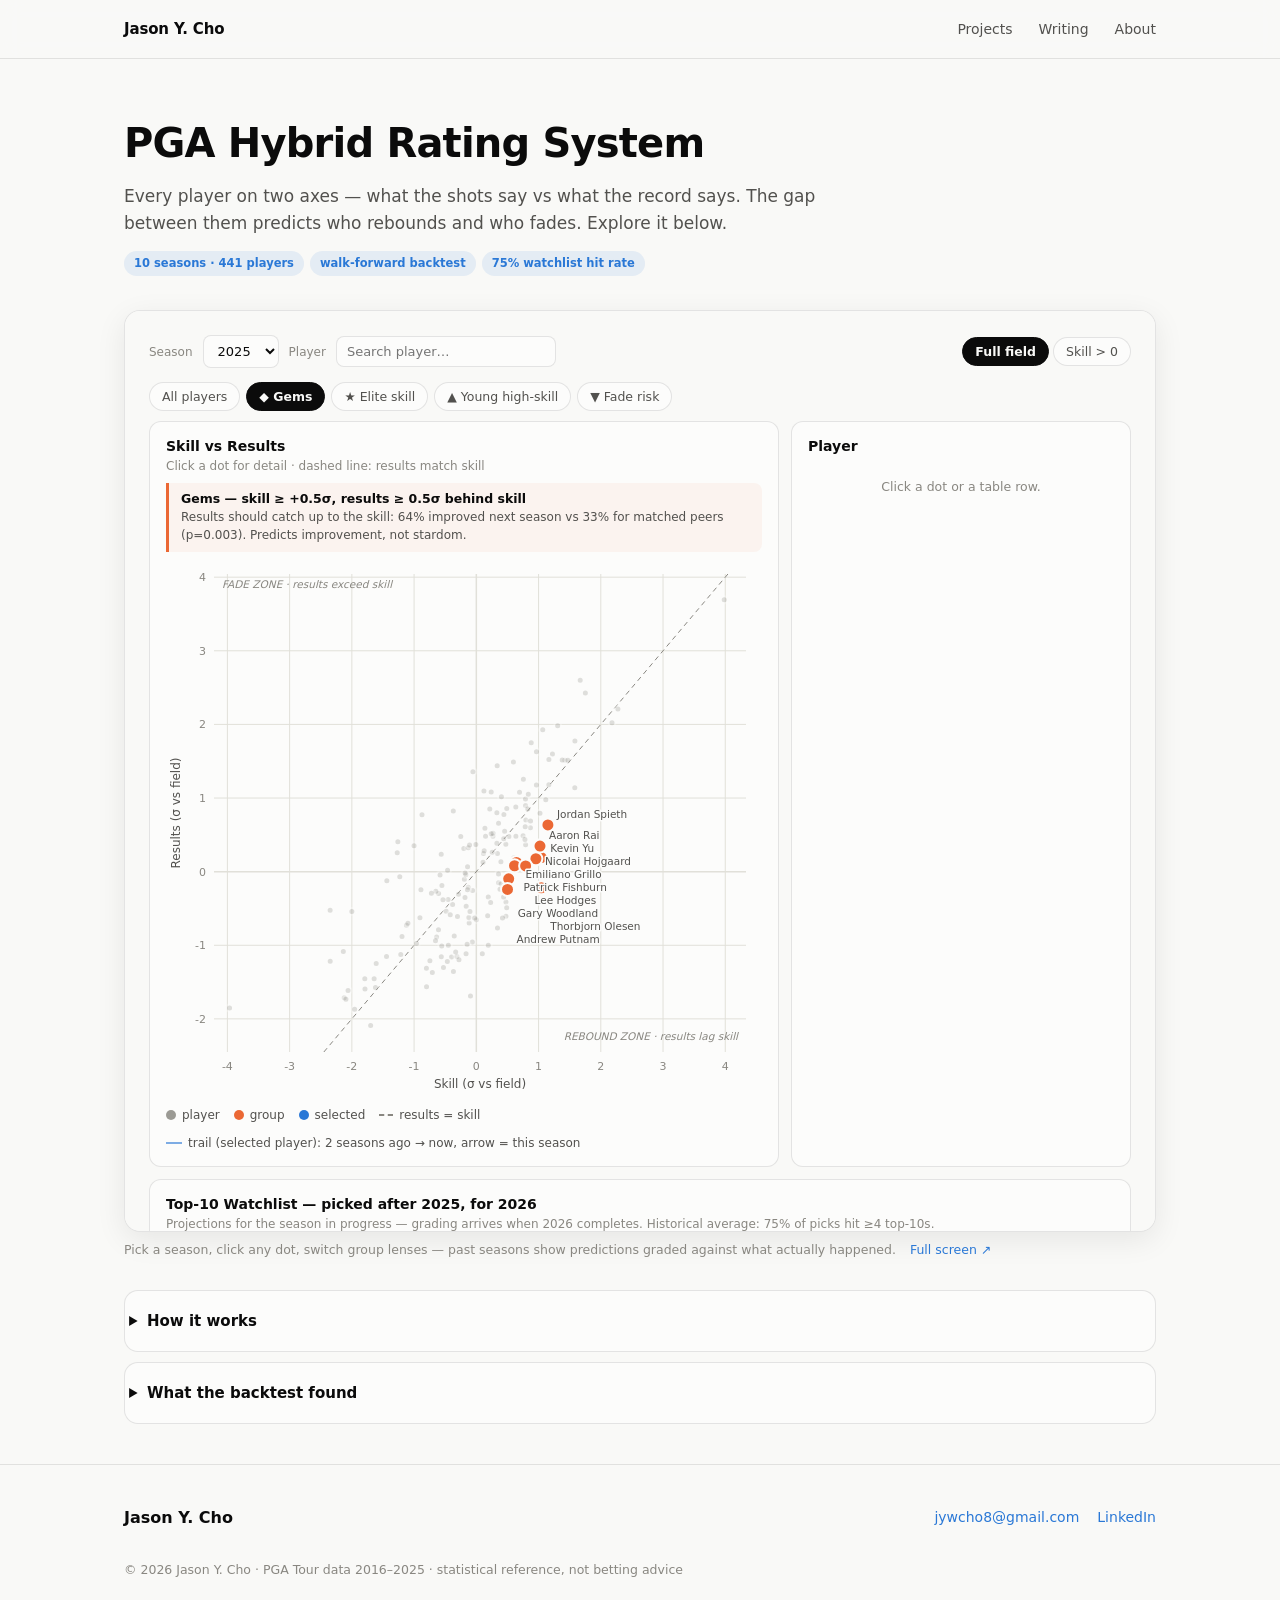
==== projects/pga-elo-rating/index.html @ 49fa6548 "Add files via upload" ====
<!DOCTYPE html>
<html lang="en">
<head>
<meta charset="UTF-8">
<meta name="viewport" content="width=device-width, initial-scale=1.0">
<title>PGA Hybrid Rating System — Jason Y. Cho</title>
<link rel="stylesheet" href="../../assets/site.css">
</head>
<body>

<nav>
  <div class="wrap">
    <a class="brand" href="../../index.html">Jason Y. Cho</a>
    <span class="spacer"></span>
    <a class="link" href="../../index.html#projects">Projects</a>
    <a class="link" href="../../writing.html">Writing</a>
    <a class="link" href="../../index.html#about">About</a>
  </div>
</nav>

<header class="proj-head">
  <div class="wrap">
    <h1>PGA Hybrid Rating System</h1>
    <p>Every player on two axes — what the shots say vs what the record says. The gap between them predicts who rebounds and who fades. Explore it below.</p>
    <div class="tags">
      <span class="tag">10 seasons · 441 players</span>
      <span class="tag">walk-forward backtest</span>
      <span class="tag">75% watchlist hit rate</span>
    </div>
  </div>
</header>

<div class="wrap">
  <div class="dash-frame">
    <iframe src="dashboard.html#embed" title="PGA Hybrid Rating dashboard" loading="lazy"></iframe>
  </div>
  <div class="dash-note">
    <span>Pick a season, click any dot, switch group lenses — past seasons show predictions graded against what actually happened.</span>
    <a href="dashboard.html" target="_blank" rel="noopener">Full screen ↗</a>
  </div>

  <details class="more">
    <summary>How it works</summary>
    <div class="inner">
      <strong>Skill Rating</strong> weighs Strokes Gained components by their regression impact on four result targets (SG Total, top-10s, money, FedExCup rank). <strong>Outcome Elo</strong> converts each season's results into a multi-player Elo update against the field. Skill looks forward; Elo looks back. All metrics are standardized within season, so 2016 and 2025 are directly comparable.
    </div>
  </details>

  <details class="more">
    <summary>What the backtest found</summary>
    <div class="inner">
      <table>
        <tr><th>Signal</th><th>Predicts</th><th>Evidence (2017–2024)</th></tr>
        <tr><td>Gems — skill ≥ +0.5σ, results lagging</td><td>Improvement</td><td>64% improve vs 33% matched controls (p=0.003)</td></tr>
        <tr><td>Elite skill — ≥ +1σ</td><td>Contending</td><td>66% post ≥4 top-10s next season (2× base)</td></tr>
        <tr><td>Young high-skill — ≤27</td><td>Growth</td><td>largest effect size (rank-biserial 0.35)</td></tr>
        <tr><td>Fade risk — results ahead of skill</td><td>Decline</td><td>−10pp vs same-results peers (p&lt;0.0001)</td></tr>
      </table>
      Momentum — a rising trend by itself — was tested and predicts nothing. A walk-forward model projecting next-season top-10 counts validates at rank ρ = 0.54; 75% of its top-15 picks hit ≥4 top-10s (field base 34%). Limitation: season-aggregate data, so within-season form is invisible.
    </div>
  </details>
</div>

<footer>
  <div class="wrap">
    <span class="sig">Jason Y. Cho</span>
    <div class="links">
      <a href="mailto:jywcho8@gmail.com">jywcho8@gmail.com</a>
      <a href="https://www.linkedin.com/in/jason-y-cho-">LinkedIn</a>
    </div>
    <div class="fine">© 2026 Jason Y. Cho · PGA Tour data 2016–2025 · statistical reference, not betting advice</div>
  </div>
</footer>

</body>
</html>
---- assets/site.css ----
/* ---------- design tokens (matches the dashboard) ---------- */
:root {
  color-scheme: light;
  --page: #f9f9f7; --surface: #fcfcfb;
  --ink: #0b0b0b; --ink-2: #52514e; --muted: #898781;
  --border: rgba(11, 11, 11, 0.10); --grid: #e1e0d9;
  --accent: #2a78d6; --accent-2: #eb6834;
}
@media (prefers-color-scheme: dark) {
  :root {
    color-scheme: dark;
    --page: #0d0d0d; --surface: #1a1a19;
    --ink: #ffffff; --ink-2: #c3c2b7; --muted: #898781;
    --border: rgba(255, 255, 255, 0.10); --grid: #2c2c2a;
    --accent: #3987e5; --accent-2: #d95926;
  }
}
* { box-sizing: border-box; margin: 0; }
html { scroll-behavior: smooth; }
body {
  font-family: system-ui, -apple-system, "Segoe UI", sans-serif;
  background: var(--page); color: var(--ink);
  line-height: 1.6; -webkit-font-smoothing: antialiased;
}
a { color: var(--accent); text-decoration: none; }
a:hover { text-decoration: underline; }
img { max-width: 100%; display: block; }
.wrap { max-width: 1080px; margin: 0 auto; padding: 0 24px; }

/* ---------- nav ---------- */
nav {
  position: sticky; top: 0; z-index: 20;
  background: color-mix(in oklab, var(--page) 88%, transparent);
  backdrop-filter: blur(10px);
  border-bottom: 1px solid var(--border);
}
nav .wrap { display: flex; align-items: center; gap: 26px; height: 58px; }
nav .brand { font-weight: 700; font-size: 15px; color: var(--ink); letter-spacing: -0.01em; }
nav a.link { font-size: 14px; color: var(--ink-2); }
nav a.link:hover { color: var(--ink); text-decoration: none; }
nav .spacer { flex: 1; }

/* ---------- hero ---------- */
.hero { padding: 96px 0 72px; }
.hero .eyebrow { font-size: 13px; font-weight: 600; letter-spacing: 0.12em; text-transform: uppercase; color: var(--accent); }
.hero h1 { font-size: clamp(40px, 7vw, 64px); font-weight: 800; letter-spacing: -0.03em; line-height: 1.05; margin: 14px 0 18px; }
.hero p { font-size: 19px; color: var(--ink-2); max-width: 560px; }
.hero .cta { margin-top: 30px; display: flex; gap: 12px; flex-wrap: wrap; }
.btn {
  display: inline-block; padding: 11px 22px; border-radius: 10px; font-size: 15px; font-weight: 600;
  background: var(--ink); color: var(--page); transition: transform .12s ease, opacity .12s ease;
}
.btn:hover { text-decoration: none; transform: translateY(-1px); opacity: 0.9; }
.btn.ghost { background: transparent; color: var(--ink); border: 1px solid var(--border); }

/* ---------- sections ---------- */
section { padding: 56px 0; }
.sec-head { display: flex; align-items: baseline; gap: 14px; margin-bottom: 26px; }
.sec-head h2 { font-size: 26px; font-weight: 750; letter-spacing: -0.02em; }
.sec-head .sub { font-size: 14px; color: var(--muted); }

/* ---------- project cards ---------- */
.cards { display: grid; grid-template-columns: repeat(auto-fill, minmax(320px, 1fr)); gap: 20px; }
.card {
  background: var(--surface); border: 1px solid var(--border); border-radius: 16px; overflow: hidden;
  transition: transform .15s ease, box-shadow .15s ease; display: flex; flex-direction: column;
}
.card:hover { transform: translateY(-3px); box-shadow: 0 12px 32px rgba(0,0,0,0.10); }
a.card, a.card:hover { text-decoration: none; color: inherit; }
.card img { aspect-ratio: 16/10; object-fit: cover; object-position: top; border-bottom: 1px solid var(--border); }
.card .body { padding: 18px 20px 20px; }
.card h3 { font-size: 17px; font-weight: 700; letter-spacing: -0.01em; }
.card .desc { font-size: 14px; color: var(--ink-2); margin-top: 6px; }
.card .tags { margin-top: 12px; display: flex; gap: 6px; flex-wrap: wrap; }
.tag { font-size: 11.5px; font-weight: 600; color: var(--accent); background: color-mix(in oklab, var(--accent) 10%, transparent);
       padding: 3px 10px; border-radius: 20px; }

/* ---------- writing list ---------- */
.postlist { display: grid; gap: 12px; }
.post {
  display: grid; grid-template-columns: 1fr auto; gap: 4px 20px; align-items: baseline;
  background: var(--surface); border: 1px solid var(--border); border-radius: 14px; padding: 18px 22px;
  transition: transform .12s ease;
}
a.post, a.post:hover { text-decoration: none; color: inherit; }
.post:hover { transform: translateX(3px); border-color: color-mix(in oklab, var(--accent) 35%, var(--border)); }
.post h3 { font-size: 16px; font-weight: 650; letter-spacing: -0.01em; }
.post .date { font-size: 13px; color: var(--muted); font-variant-numeric: tabular-nums; white-space: nowrap; }
.post .excerpt { grid-column: 1 / -1; font-size: 14px; color: var(--ink-2); }
.post .src { grid-column: 1 / -1; font-size: 12px; color: var(--muted); }
.empty-state {
  border: 1px dashed var(--border); border-radius: 14px; padding: 34px; text-align: center;
  color: var(--muted); font-size: 14px; line-height: 1.7;
}

/* ---------- project page ---------- */
.proj-head { padding: 52px 0 8px; }
.proj-head h1 { font-size: clamp(28px, 4.5vw, 40px); font-weight: 800; letter-spacing: -0.02em; }
.proj-head p { font-size: 17px; color: var(--ink-2); margin-top: 8px; max-width: 720px; }
.proj-head .tags { margin-top: 14px; display: flex; gap: 6px; }
.dash-frame {
  margin: 26px 0 8px; border: 1px solid var(--border); border-radius: 16px; overflow: hidden;
  background: var(--surface); box-shadow: 0 8px 30px rgba(0,0,0,0.08);
}
.dash-frame iframe { width: 100%; height: 920px; border: 0; display: block; }
.dash-note { font-size: 12.5px; color: var(--muted); margin-bottom: 30px; display: flex; gap: 14px; }
details.more {
  background: var(--surface); border: 1px solid var(--border); border-radius: 14px;
  padding: 4px 22px; margin: 10px 0;
}
details.more summary { cursor: pointer; font-weight: 650; font-size: 15px; padding: 14px 0; list-style-position: outside; }
details.more .inner { padding: 2px 0 18px; color: var(--ink-2); font-size: 14.5px; }
details.more table { width: 100%; border-collapse: collapse; font-size: 13.5px; margin: 10px 0; }
details.more th { text-align: left; color: var(--muted); font-weight: 600; font-size: 12px; padding: 6px 10px; border-bottom: 1px solid var(--grid); }
details.more td { padding: 7px 10px; border-bottom: 1px solid var(--grid); }

/* ---------- footer ---------- */
footer { border-top: 1px solid var(--border); padding: 40px 0 60px; margin-top: 40px; }
footer .wrap { display: flex; justify-content: space-between; gap: 20px; flex-wrap: wrap; align-items: center; }
footer .sig { font-weight: 700; }
footer .links { display: flex; gap: 18px; font-size: 14px; }
footer .fine { font-size: 12.5px; color: var(--muted); width: 100%; margin-top: 10px; }

@media (max-width: 640px) {
  .hero { padding: 64px 0 48px; }
  .dash-frame iframe { height: 720px; }
}

/* ---------- hero stats ---------- */
.stats { display: flex; gap: 48px; margin-top: 36px; flex-wrap: wrap; }
.stats b { display: block; font-size: 30px; font-weight: 800; letter-spacing: -0.02em; font-variant-numeric: tabular-nums; }
.stats span { font-size: 13px; color: var(--muted); }

/* ---------- about ---------- */
.about-grid { display: grid; grid-template-columns: 1.6fr 1fr; gap: 24px; align-items: start; }
@media (max-width: 760px) { .about-grid { grid-template-columns: 1fr; } }
.about-text p { font-size: 16px; color: var(--ink-2); margin-bottom: 14px; max-width: 620px; }
.about-text em { color: var(--ink); font-style: normal; font-weight: 650; }
.contact-card {
  background: var(--surface); border: 1px solid var(--border); border-radius: 16px;
  padding: 22px; display: flex; flex-direction: column; gap: 10px;
}
.contact-card .cc-label { font-size: 12px; font-weight: 700; letter-spacing: 0.08em; text-transform: uppercase; color: var(--muted); margin-bottom: 4px; }
.contact-card .btn { text-align: center; }

/* ---------- hero skill tags ---------- */
.skilltags { display: flex; gap: 8px; margin-top: 30px; flex-wrap: wrap; }
.skilltags .tag { font-size: 13px; padding: 6px 14px; }
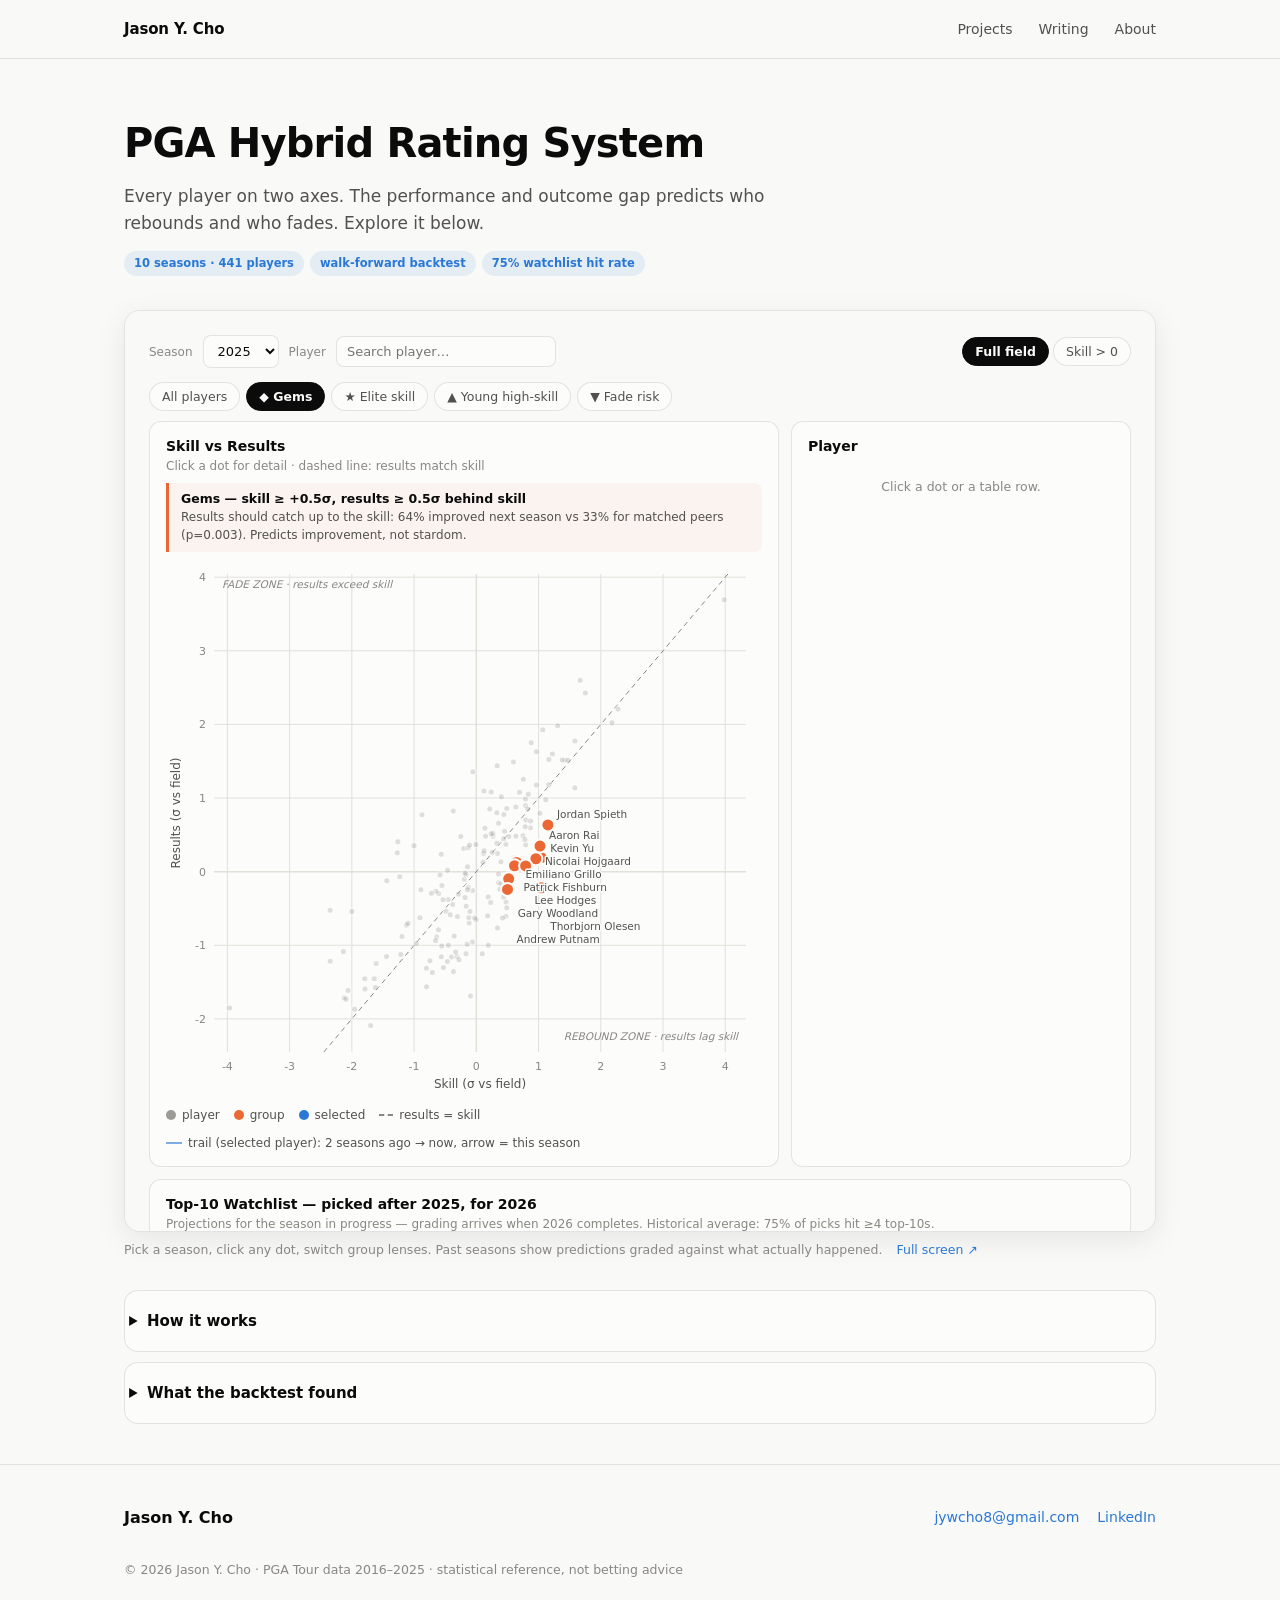
==== commit d5829737: "Update index.html" ====
--- a/projects/pga-elo-rating/index.html
+++ b/projects/pga-elo-rating/index.html
@@ -21,7 +21,7 @@
 <header class="proj-head">
   <div class="wrap">
     <h1>PGA Hybrid Rating System</h1>
-    <p>Every player on two axes — what the shots say vs what the record says. The gap between them predicts who rebounds and who fades. Explore it below.</p>
+    <p>Every player on two axes. The performance and outcome gap predicts who rebounds and who fades. Explore it below.</p>
     <div class="tags">
       <span class="tag">10 seasons · 441 players</span>
       <span class="tag">walk-forward backtest</span>
@@ -35,7 +35,7 @@
     <iframe src="dashboard.html#embed" title="PGA Hybrid Rating dashboard" loading="lazy"></iframe>
   </div>
   <div class="dash-note">
-    <span>Pick a season, click any dot, switch group lenses — past seasons show predictions graded against what actually happened.</span>
+    <span>Pick a season, click any dot, switch group lenses. Past seasons show predictions graded against what actually happened.</span>
     <a href="dashboard.html" target="_blank" rel="noopener">Full screen ↗</a>
   </div>
 
